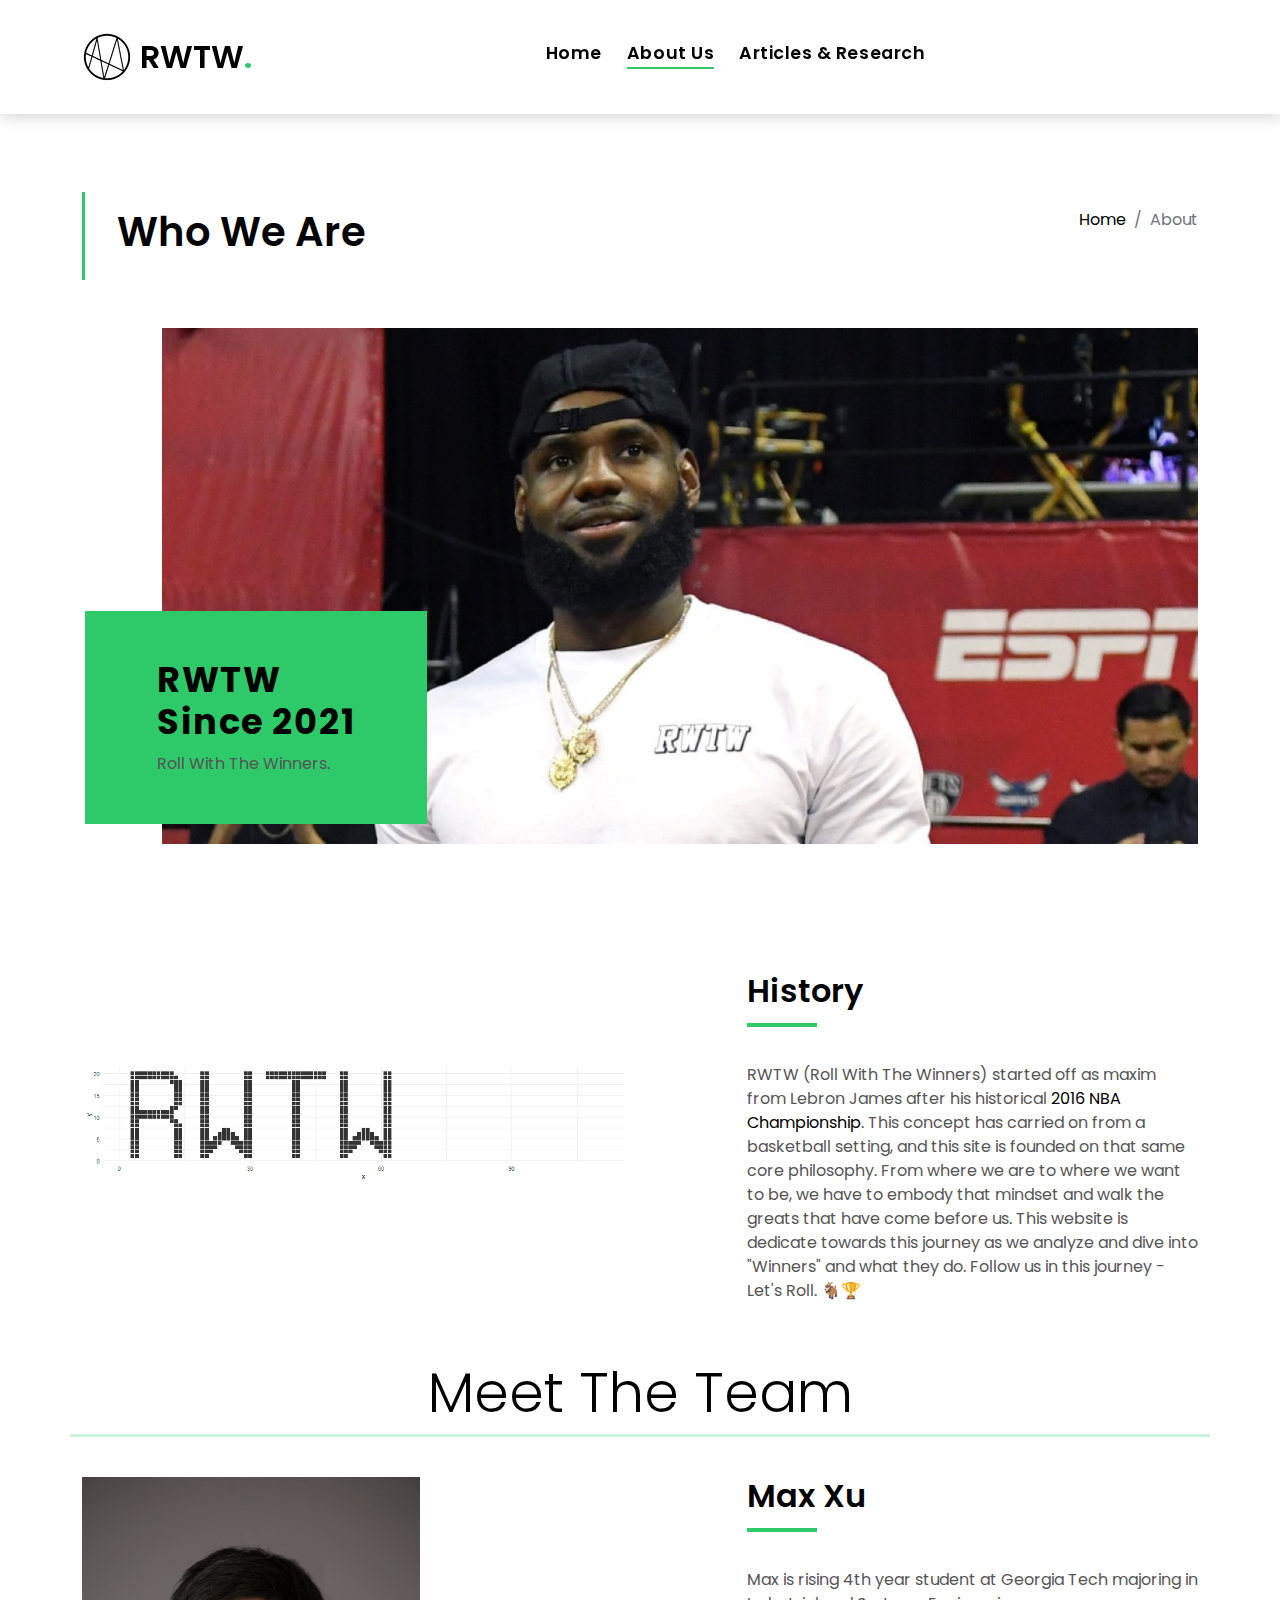
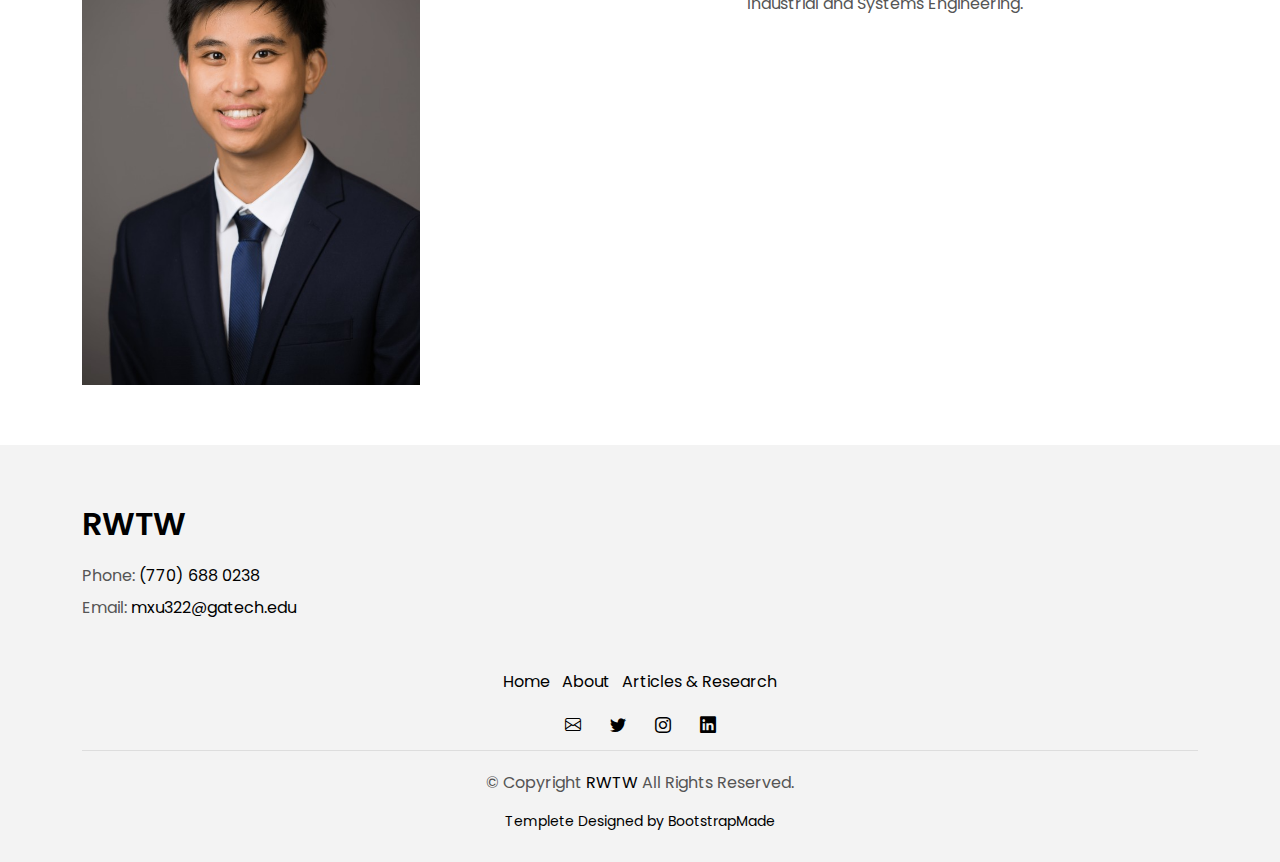
==== about.html @ 491748ec "First publish" ====
<!DOCTYPE html>
<html lang="en">

<head>
  <meta charset="utf-8">
  <meta content="width=device-width, initial-scale=1.0" name="viewport">

  <title>RWTW - About</title>
  <meta content="" name="description">
  <meta content="" name="keywords">

  <!-- Favicons -->
  <link href="images/logo5050.png" rel="icon">
  <link href="assets/img/apple-touch-icon.png" rel="apple-touch-icon">

  <!-- Google Fonts -->
  <link href="https://fonts.googleapis.com/css?family=Poppins:300,400,500,600,700" rel="stylesheet">

  <!-- Vendor CSS Files -->
  <link href="assets/vendor/animate.css/animate.min.css" rel="stylesheet">
  <link href="assets/vendor/bootstrap/css/bootstrap.min.css" rel="stylesheet">
  <link href="assets/vendor/bootstrap-icons/bootstrap-icons.css" rel="stylesheet">
  <link href="assets/vendor/swiper/swiper-bundle.min.css" rel="stylesheet">

  <!-- Template Main CSS File -->
  <link href="assets/css/style.css" rel="stylesheet">

  <!-- =======================================================
  * Template Name: EstateAgency - v4.0.1
  * Template URL: https://bootstrapmade.com/real-estate-agency-bootstrap-template/
  * Author: BootstrapMade.com
  * License: https://bootstrapmade.com/license/
  ======================================================== -->
</head>

<body>
 
 <!-- ======= Property Search Section ======= -->
  <!-- <div class="click-closed"></div> -->
<!--/ Form Search Star /-->
  <!-- <div class="box-collapse">
    <div class="title-box-d">
      <h3 class="title-d">Search Website</h3>
    </div>
    <span class="close-box-collapse right-boxed bi bi-x"></span>
    <div class="box-collapse-wrap form">
      <form class="form-a">
        <div class="row">
          <div class="col-md-12 mb-2">
            <div class="form-group">
              <label class="pb-2" for="Type">Keyword</label>
              <input type="text" class="form-control form-control-lg form-control-a" placeholder="Keyword">
            </div>
          </div>
          <div class="col-md-6 mb-2">
            <div class="form-group mt-3">
              <label class="pb-2" for="Type">Type</label>
              <select class="form-control form-select form-control-a" id="Type">
                <option>All Type</option>
                <option>For Rent</option>
                <option>For Sale</option>
                <option>Open House</option>
              </select>
            </div>
          </div>
          <div class="col-md-6 mb-2">
            <div class="form-group mt-3">
              <label class="pb-2" for="city">City</label>
              <select class="form-control form-select form-control-a" id="city">
                <option>All City</option>
                <option>Alabama</option>
                <option>Arizona</option>
                <option>California</option>
                <option>Colorado</option>
              </select>
            </div>
          </div>
          <div class="col-md-6 mb-2">
            <div class="form-group mt-3">
              <label class="pb-2" for="bedrooms">Bedrooms</label>
              <select class="form-control form-select form-control-a" id="bedrooms">
                <option>Any</option>
                <option>01</option>
                <option>02</option>
                <option>03</option>
              </select>
            </div>
          </div>
          <div class="col-md-6 mb-2">
            <div class="form-group mt-3">
              <label class="pb-2" for="garages">Garages</label>
              <select class="form-control form-select form-control-a" id="garages">
                <option>Any</option>
                <option>01</option>
                <option>02</option>
                <option>03</option>
                <option>04</option>
              </select>
            </div>
          </div>
          <div class="col-md-6 mb-2">
            <div class="form-group mt-3">
              <label class="pb-2" for="bathrooms">Bathrooms</label>
              <select class="form-control form-select form-control-a" id="bathrooms">
                <option>Any</option>
                <option>01</option>
                <option>02</option>
                <option>03</option>
              </select>
            </div>
          </div>
          <div class="col-md-6 mb-2">
            <div class="form-group mt-3">
              <label class="pb-2" for="price">Min Price</label>
              <select class="form-control form-select form-control-a" id="price">
                <option>Unlimite</option>
                <option>$50,000</option>
                <option>$100,000</option>
                <option>$150,000</option>
                <option>$200,000</option>
              </select>
            </div>
          </div>
          <div class="col-md-12">
            <button type="submit" class="btn btn-b">Search Property</button>
          </div>
        </div>
      </form>
    </div>
  </div> -->
  <!-- End Property Search Section> -->



  <!-- ======= Header/Navbar ======= -->
  <nav class="navbar navbar-default navbar-trans navbar-expand-lg fixed-top">
    <div class="container">
      <button class="navbar-toggler collapsed" type="button" data-bs-toggle="collapse" data-bs-target="#navbarDefault" aria-controls="navbarDefault" aria-expanded="false" aria-label="Toggle navigation">
        <span></span>
        <span></span>
        <span></span>
      </button>

      <img src="images/logo5050.png" alt="" class="img-a">

      <a class="navbar-brand text-brand" href="index.html">&nbsp;RWTW<span class="color-b">.</span></a>

      <div class="navbar-collapse collapse justify-content-center" id="navbarDefault">
        <ul class="navbar-nav">

          <li class="nav-item">
            <a class="nav-link" href="index.html">Home</a>
          </li>

          <li class="nav-item">
            <a class="nav-link active" href="index.html">About Us</a>
          </li>

          <!-- GETTING RID OF PROPERTY TAB -->

<!--           <li class="nav-item">
            <a class="nav-link " href="property-grid.html">Property</a>
          </li> -->

          <li class="nav-item">
            <a class="nav-link " href="blog-grid.html">Articles & Research</a> 
          </li>

<!--           <li class="nav-item dropdown">
            <a class="nav-link dropdown-toggle" href="#" id="navbarDropdown" role="button" data-bs-toggle="dropdown" aria-haspopup="true" aria-expanded="false">Pages</a>
            <div class="dropdown-menu">
              <a class="dropdown-item " href="property-single.html">Property Single</a>
              <a class="dropdown-item " href="blog-single.html">Blog Single</a>
              <a class="dropdown-item " href="agents-grid.html">Agents Grid</a>
              <a class="dropdown-item " href="agent-single.html">Agent Single</a>
            </div>
          </li>
 -->

<!--           <li class="nav-item">
            <a class="nav-link " href="contact.html">Contact</a>
          </li> -->


        </ul>
      </div>

<!--       <button type="button" class="btn btn-b-n navbar-toggle-box navbar-toggle-box-collapse" data-bs-toggle="collapse" data-bs-target="#navbarTogglerDemo01">
        <i class="bi bi-search"></i>
      </button> -->

    </div>
  </nav><!-- End Header/Navbar -->




  <main id="main">

    <!-- ======= Intro Single ======= -->
    <section class="intro-single">
      <div class="container">
        <div class="row">
          <div class="col-md-12 col-lg-8">
            <div class="title-single-box">
              <h1 class="title-single">Who We Are</h1>
            </div>
          </div>
          <div class="col-md-12 col-lg-4">
            <nav aria-label="breadcrumb" class="breadcrumb-box d-flex justify-content-lg-end">
              <ol class="breadcrumb">
                <li class="breadcrumb-item">
                  <a href="#">Home</a>
                </li>
                <li class="breadcrumb-item active" aria-current="page">
                  About
                </li>
              </ol>
            </nav>
          </div>
        </div>
      </div>
    </section><!-- End Intro Single-->

    <!-- ======= About Section ======= -->
    <section class="section-about">
      <div class="container">
        <div class="row">
          <div class="col-sm-12 position-relative">
            <div class="about-img-box">
              <img src="images/rwtwyup.jpg" alt="" class="img-fluid"> 
              <!-- originally assets/img/slide-about-1.jpg -->
            </div>
            <div class="sinse-box">
              <h3 class="sinse-title">RWTW
                <br>Since 2021
              </h3>
              <p>Roll With The Winners.</p>
            </div>
          </div>


          <div class="col-md-12 section-t8 position-relative">
            <div class="row">


              <div class="col-md-8 col-lg-6">
                <img src="images/rwtw.gif" alt="" class="img-fluid">
                <!-- <img src="images/rwtw.JPG" alt="" class="img-fluid"> -->

              </div>


              <div class="col-lg-1  d-none d-lg-block position-relative">
              </div>

              <div class="col-md-6 col-lg-5 section-md-t3">
                <div class="title-box-d">
                  <h3 class="title-d">History
                  </h3>
                </div>
                <p class="color-text-a">
                  RWTW (Roll With The Winners) started off as maxim from Lebron James after his historical <a href="https://www.instagram.com/p/BG5Byk7iTGF/?utm_source=ig_embed&amp;ig_rid=48351b9b-9c81-41e8-ba27-5ba7859bb919" target="_blank">2016 NBA Championship</a>. This concept has carried on from a basketball setting, and this site is founded on that same core philosophy. From where we are to where we want to be, we have to embody that mindset and walk the greats that have come before us. This website is dedicate towards this journey as we analyze and dive into "Winners" and what they do. Follow us in this journey - Let's Roll. 🐐🏆


                </p>
              </div>


            </div>
          </div>


          <div style="height:40px;"></div> <!-- Spacer -->

          <div class="d-flex justify-content-center">
            <h1 class="display-4">Meet The Team</h1>
          </div>


          <hr style="height:3px; width:100%; background-color: #2eca6a">

          <div class="mt-4">
          <div class="col-md-12 position-relative">
            <div class="row">
              <div class="col-md-6 col-lg-5">
                <img src="images/Headshot.png" width="75%" alt="" class="img-fluid">
              </div>


              <div class="col-lg-2  d-none d-lg-block position-relative">

                <!-- THIS ADDS THE VERTICAL TEXT WHICH I DONT WANT -->
                <!-- <div class="title-vertical d-flex justify-content-start">
                  <span>The Team</span>
                </div> -->
              </div>

              <div class="col-md-6 col-lg-5 section-md-t3">
                <div class="title-box-d">
                  <h3 class="title-d">Max
                    <span class="color-a">Xu</span> <!-- lectus -->
                    <!-- <br> nibh. -->
                  </h3>
                </div>
                <p class="color-text-a">
                  Max is rising 4th year student at Georgia Tech majoring in Industrial and Systems Engineering. 
                </p>
                <p class="color-text-a">
                   
                </p>
              </div>
            </div>
          </div>
        </div>




 




      </div>
    </section>

    <!-- =======Team Section ======= -->
                              <!--     <section class="section-agents section-t8">
                                    <div class="container">
                                      <div class="row">
                                        <div class="col-md-12">
                                          <div class="title-wrap d-flex justify-content-between">
                                            <div class="title-box">
                                              <h2 class="title-a">Meet The Team</h2>
                                            </div>
                                          </div>
                                        </div>
                                      </div>
                                      <div class="row">

                                        <div class="col-md-4">
                                          <div class="card-box-d">
                                            <div class="card-img-d">
                                              <img src="images/head.jpg" alt="" class="img-d img-fluid">
                                            </div>
                                            
                                            <div class="card-overlay card-overlay-hover"> <--- SHOWS THE LAYER WHEN HOVERED OVER
                                              <div class="card-header-d">



                                                <div class="card-title-d align-self-center">
                                                  <h3 class="title-d">


                                                    <a href="agent-single.html" class="link-two">Max Xu
                                                  </h3>
                                                </div> 
                                              </div>


                                              <div class="card-body-d">
                                                <p class="content-d color-text-a">
                                                  Max is a 3rd year at Georgia Tech studying Industrial & Systems Engineering
                                                </p>
                                                <div class="info-agents color-a">
                                                  <p>
                                                    <strong>Phone: </strong> 770 688 0238
                                                  </p>
                                                  <p>
                                                    <strong>Email: </strong> mxu322@gatech.edu
                                                  </p>
                                                </div>
                                              </div> 


                                              <div class="card-footer-d">
                                                <div class="socials-footer d-flex justify-content-center">
                                                  <ul class="list-inline"> -->

<!--                                       FACEBOOK LINK
                      <li class="list-inline-item">
                        <a href="#" class="link-one">
                          <i class="bi bi-facebook" aria-hidden="true"></i>
                        </a>
                      </li>

                      <li class = "list-inline-item">
                        <a href = "mailto: mxu322@gatech.edu" class = "link-one" target = "_blank">
                          <i class = "bi bi-envelope" aria-hidden = "true"></i>
                        </a>
                      </li>

                      <li class="list-inline-item">
                        <a href="https://www.twitter.com/xuragonl" class="link-one" target="_blank">
                          <i class="bi bi-twitter" aria-hidden="true"></i>
                        </a>
                      </li>

                      <li class="list-inline-item">
                        <a href="https://www.instagram.com/maxjjxu/" class="link-one" target="_blank">
                          <i class="bi bi-instagram" aria-hidden="true"></i>
                        </a>
                      </li>

                      <li class="list-inline-item">
                        <a href="https://www.linkedin.com/in/max-xu" class="link-one" target="_blank">
                          <i class="bi bi-linkedin" aria-hidden="true"></i>
                        </a>
                      </li>
                    </ul>
                  </div>
                </div>


              </div>
            </div>
          </div> -->


            <!-- 2nd person -->

                                                  <!--           <div class="col-md-4">
                                                              <div class="card-box-d">
                                                                <div class="card-img-d">
                                                                  <img src="images/kobe.jpg" alt="" class="img-d img-fluid">
                                                                </div>
                                                                <div class="card-overlay card-overlay-hover">
                                                                  <div class="card-header-d">
                                                                    <div class="card-title-d align-self-center">
                                                                      <h3 class="title-d">

                                                                        <a href="agent-single.html" class="link-two">Kobe Bryant
                                                                      </h3>
                                                                    </div>
                                                                  </div>
                                                                  <div class="card-body-d">
                                                                    <p class="content-d color-text-a">
                                                                      Sed porttitor lectus nibh, Cras ultricies ligula sed magna dictum porta two.
                                                                    </p>
                                                                    <div class="info-agents color-a">
                                                                      <p>
                                                                        <strong>Phone: </strong> +54 356 945234
                                                                      </p>
                                                                      <p>
                                                                        <strong>Email: </strong> agents@example.com
                                                                      </p>
                                                                    </div>
                                                                  </div>
                                                                  <div class="card-footer-d">
                                                                    <div class="socials-footer d-flex justify-content-center">
                                                                      <ul class="list-inline">


                                                                        <li class="list-inline-item">
                                                                          <a href="#" class="link-one">
                                                                            <i class="bi bi-twitter" aria-hidden="true"></i>
                                                                          </a>
                                                                        </li>

                                                                        <li class="list-inline-item">
                                                                          <a href="#" class="link-one">
                                                                            <i class="bi bi-instagram" aria-hidden="true"></i>
                                                                          </a>
                                                                        </li>

                                                                        <li class="list-inline-item">
                                                                          <a href="#" class="link-one">
                                                                            <i class="bi bi-linkedin" aria-hidden="true"></i>
                                                                          </a>
                                                                        </li>

                                                                        <li class="list-inline-item">
                                                                          <a href="#" class="link-one">
                                                                            <i class="bi bi-dribbble" aria-hidden="true"></i>
                                                                          </a>
                                                                        </li>

                                                                      </ul>
                                                                    </div>
                                                                  </div>
                                                                </div>
                                                              </div>
                                                            </div> -->

            <!-- 3rd person -->


<!--           <div class="col-md-4">
            <div class="card-box-d">
              <div class="card-img-d">
                <img src="assets/img/agent-5.jpg" alt="" class="img-d img-fluid">
              </div>
              <div class="card-overlay card-overlay-hover">
                <div class="card-header-d">
                  <div class="card-title-d align-self-center">
                    <h3 class="title-d">
                      <a href="agent-single.html" class="link-two">Emma Toledo
                        <br> Cascada</a>
                    </h3>
                  </div>
                </div>
                <div class="card-body-d">
                  <p class="content-d color-text-a">
                    Sed porttitor lectus nibh, Cras ultricies ligula sed magna dictum porta two.
                  </p>
                  <div class="info-agents color-a">
                    <p>
                      <strong>Phone: </strong> +54 356 945234
                    </p>
                    <p>
                      <strong>Email: </strong> agents@example.com
                    </p>
                  </div>
                </div>
                <div class="card-footer-d">
                  <div class="socials-footer d-flex justify-content-center">
                    <ul class="list-inline">
                      <li class="list-inline-item">
                        <a href="#" class="link-one">
                          <i class="bi bi-facebook" aria-hidden="true"></i>
                        </a>
                      </li>
                      <li class="list-inline-item">
                        <a href="#" class="link-one">
                          <i class="bi bi-twitter" aria-hidden="true"></i>
                        </a>
                      </li>
                      <li class="list-inline-item">
                        <a href="#" class="link-one">
                          <i class="bi bi-instagram" aria-hidden="true"></i>
                        </a>
                      </li>
                      <li class="list-inline-item">
                        <a href="#" class="link-one">
                          <i class="bi bi-linkedin" aria-hidden="true"></i>
                        </a>
                      </li>
                      <li class="list-inline-item">
                        <a href="#" class="link-one">
                          <i class="bi bi-dribbble" aria-hidden="true"></i>
                        </a>
                      </li>
                    </ul>
                  </div>
                </div>
              </div>
            </div>
          </div>
        </div>
      </div>
    </section> -->

    <!-- End About Section-->

                                                    <!-- TAKEN FROM THE CONTACT SECTION -->

<!-- <section class="contact">
      <div class="container">
        <div class="row">
          <div class="col-sm-12">

          </div>
          <div class="col-sm-12 section-t8">
            <div class="row">
              <div class="col-md-7">
                <form action="forms/contact.php" method="post" role="form" class="php-email-form">
                  <div class="row">
                    <div class="col-md-6 mb-3">
                      <div class="form-group">
                        <input type="text" name="name" class="form-control form-control-lg form-control-a" placeholder="Your Name" required>
                      </div>
                    </div>
                    <div class="col-md-6 mb-3">
                      <div class="form-group">
                        <input name="email" type="email" class="form-control form-control-lg form-control-a" placeholder="Your Email" required>
                      </div>
                    </div>
                    <div class="col-md-12 mb-3">
                      <div class="form-group">
                        <input type="text" name="subject" class="form-control form-control-lg form-control-a" placeholder="Subject" required>
                      </div>
                    </div>
                    <div class="col-md-12">
                      <div class="form-group">
                        <textarea name="message" class="form-control" name="message" cols="45" rows="8" placeholder="Message" required></textarea>
                      </div>
                    </div>
                    <div class="col-md-12 my-3">
                      <div class="mb-3">
                        <div class="loading">Loading</div>
                        <div class="error-message"></div>
                        <div class="sent-message">Your message has been sent. Thank you!</div>
                      </div>
                    </div>

                    <div class="col-md-12 text-center">
                      <button type="submit" class="btn btn-a">Send Message</button>
                    </div>
                  </div>
                </form>
              </div>
              <div class="col-md-5 section-md-t3">
                <div class="icon-box section-b2">
                  <div class="icon-box-icon">
                    <span class="bi bi-envelope"></span>
                  </div>
                  <div class="icon-box-content table-cell">
                    <div class="icon-box-title">
                      <h4 class="icon-title">Say Hello</h4>
                    </div>
                    <div class="icon-box-content">
                      <p class="mb-1"><strong>Email:</strong>
                        <span class="color-a">mxu322@gatech.edu</span>
                      </p>
                      <p class="mb-1"><strong>Phone:</strong>
                        <span class="color-a">770 688 0238</span>
                      </p>
                    </div>
                  </div>
                </div>
                <div class="icon-box section-b2">
                  <div class="icon-box-icon">
                    <span class="bi bi-geo-alt"></span>
                  </div>
                  <div class="icon-box-content table-cell">
                    <div class="icon-box-title">
                      <h4 class="icon-title">Find us at</h4>
                    </div>
                    <div class="icon-box-content">
                      <p class="mb-1">
                        North Ave NW, Atlanta, GA 30332
                      </p>
                    </div>
                  </div>
                </div>
                <div class="icon-box">
                  <div class="icon-box-icon">
                    <span class="bi bi-share"></span>
                  </div>
                  <div class="icon-box-content table-cell">
                    <div class="icon-box-title">
                      <h4 class="icon-title">Social networks</h4>
                    </div>
                    <div class="icon-box-content">
                      <div class="socials-footer">
                        <ul class="list-inline">
                          <li class="list-inline-item">
                            <a href="#" class="link-one">
                              <i class="bi bi-facebook" aria-hidden="true"></i>
                            </a>
                          </li>
                          <li class="list-inline-item">
                            <a href="#" class="link-one">
                              <i class="bi bi-twitter" aria-hidden="true"></i>
                            </a>
                          </li>
                          <li class="list-inline-item">
                            <a href="#" class="link-one">
                              <i class="bi bi-instagram" aria-hidden="true"></i>
                            </a>
                          </li>
                          <li class="list-inline-item">
                            <a href="#" class="link-one">
                              <i class="bi bi-linkedin" aria-hidden="true"></i>
                            </a>
                          </li>
                        </ul>
                      </div>
                    </div>
                  </div>
                </div>
              </div>
            </div>
          </div>
        </div>
      </div>
    </section> -->

                                                          <!-- End Contact Single-->


  </main><!-- End #main -->

  <!-- ======= Footer ======= -->
  <section class="section-footer">
    <div class="container">
      <div class="row">
        <div class="col-sm-12 col-md-4">
          <div class="widget-a">
            <div class="w-header-a">
              <h3 class="w-title-a text-brand">RWTW</h3>
            </div>
            <div class="w-body-a">
              <p class="w-text-a color-text-a">
<!--                 Enim minim veniam quis nostrud exercitation ullamco laboris nisi ut aliquip exea commodo consequat duis
                sed aute irure. -->
              </p>
            </div>
            <div class="w-footer-a">
              <ul class="list-unstyled">
                <li class="color-a">
                  <span class="color-text-a">Phone: </span>(770) 688 0238
                </li>
                <li class="color-a">
                  <span class="color-text-a">Email: </span> mxu322@gatech.edu
                </li>
              </ul>
            </div>
          </div>
        </div>


<!--         <div class="col-sm-12 col-md-4 section-md-t3">
          <div class="widget-a">
            <div class="w-header-a">
              <h3 class="w-title-a text-brand">The Company</h3>
            </div>
            <div class="w-body-a">
              <div class="w-body-a">
                <ul class="list-unstyled">
                  <li class="item-list-a">
                    <i class="bi bi-chevron-right"></i> <a href="#">Site Map</a>
                  </li>
                  <li class="item-list-a">
                    <i class="bi bi-chevron-right"></i> <a href="#">Legal</a>
                  </li>
                  <li class="item-list-a">
                    <i class="bi bi-chevron-right"></i> <a href="#">Agent Admin</a>
                  </li>
                  <li class="item-list-a">
                    <i class="bi bi-chevron-right"></i> <a href="#">Careers</a>
                  </li>
                  <li class="item-list-a">
                    <i class="bi bi-chevron-right"></i> <a href="#">Affiliate</a>
                  </li>
                  <li class="item-list-a">
                    <i class="bi bi-chevron-right"></i> <a href="#">Privacy Policy</a>
                  </li>
                </ul>
              </div>
            </div>
          </div>
        </div> -->




<!--         <div class="col-sm-12 col-md-4 section-md-t3">
          <div class="widget-a">
            <div class="w-header-a">
              <h3 class="w-title-a text-brand">International sites</h3>
            </div>
            <div class="w-body-a">
              <ul class="list-unstyled">
                <li class="item-list-a">
                  <i class="bi bi-chevron-right"></i> <a href="#">Venezuela</a>
                </li>
                <li class="item-list-a">
                  <i class="bi bi-chevron-right"></i> <a href="#">China</a>
                </li>
                <li class="item-list-a">
                  <i class="bi bi-chevron-right"></i> <a href="#">Hong Kong</a>
                </li>
                <li class="item-list-a">
                  <i class="bi bi-chevron-right"></i> <a href="#">Argentina</a>
                </li>
                <li class="item-list-a">
                  <i class="bi bi-chevron-right"></i> <a href="#">Singapore</a>
                </li>
                <li class="item-list-a">
                  <i class="bi bi-chevron-right"></i> <a href="#">Philippines</a>
                </li>
              </ul>
            </div>
          </div>
        </div> -->
      </div>
    </div>
  </section>


  <footer>

    <div class="container">
      <div class="row">
        <div class="col-md-12">
          <nav class="nav-footer">
            <ul class="list-inline">

              <li class="list-inline-item">
                <a href="file:///C:/Max/Website/RWTW/index.html">Home</a>
              </li>

              <li class="list-inline-item">
                <a href="file:///C:/Max/Website/RWTW/about.html">About</a>
              </li>

              <li class="list-inline-item">
                <a href="file:///C:/Max/Website/RWTW/blog-grid.html">Articles & Research</a>
              </li>

<!--               <li class="list-inline-item">
                <a href="file:///C:/Max/Website/RWTW/blog-grid.html">Blog</a>
              </li> -->

<!--               <li class="list-inline-item">
                <a href="#">Contact</a>
              </li> -->

            </ul>
          </nav>



          <div class="socials-a">
            <ul class="list-inline">

              <li class = "list-inline-item">
                <a href = "mailto: mxu322@gatech.edu" class = "link-one" target = "_blank">
                  <i class = "bi bi-envelope" aria-hidden = "true"></i>
                </a>
              </li>


              <li class="list-inline-item">
                <a href="https://www.twitter.com/xuragonl" class="link-one" target="_blank">
                  <i class="bi bi-twitter" aria-hidden="true"></i>
                </a>
              </li>

              <li class="list-inline-item">
                <a href="https://www.instagram.com/maxjjxu/" class="link-one" target="_blank">
                  <i class="bi bi-instagram" aria-hidden="true"></i>
                </a>
              </li>

              <li class="list-inline-item">
                <a href="https://www.linkedin.com/in/max-xu" class="link-one" target="_blank">
                  <i class="bi bi-linkedin" aria-hidden="true"></i>

            </ul>
          </div>



          <div class="copyright-footer">
            <p class="copyright color-text-a">
              &copy; Copyright
              <span class="color-a">RWTW</span> All Rights Reserved.
            </p>
          </div>
          <div class="credits">
            <!--
            All the links in the footer should remain intact.
            You can delete the links only if you purchased the pro version.
            Licensing information: https://bootstrapmade.com/license/
            Purchase the pro version with working PHP/AJAX contact form: https://bootstrapmade.com/buy/?theme=EstateAgency
          -->
            Templete Designed by <a href="https://bootstrapmade.com/">BootstrapMade</a>
          </div>
        </div>
      </div>
    </div>
  </footer>
  <!-- End  Footer -->




  <div id="preloader"></div>
  <a href="#" class="back-to-top d-flex align-items-center justify-content-center"><i class="bi bi-arrow-up-short"></i></a>

  <!-- Vendor JS Files -->
  <script src="assets/vendor/bootstrap/js/bootstrap.bundle.min.js"></script>
  <script src="assets/vendor/php-email-form/validate.js"></script>
  <script src="assets/vendor/swiper/swiper-bundle.min.js"></script>

  <!-- Template Main JS File -->
  <script src="assets/js/main.js"></script>

</body>

</html>
---- assets/css/style.css ----
/**
* Template Name: EstateAgency - v4.0.1
* Template URL: https://bootstrapmade.com/real-estate-agency-bootstrap-template/
* Author: BootstrapMade.com
* License: https://bootstrapmade.com/license/
*/

/*--------------------------------------------------------------
# General
--------------------------------------------------------------*/
body {
  font-family: 'Poppins', sans-serif;
  color: #555555;
}

h1,
h2,
h3,
h4,
h5,
h6 {
  color: #000000;
}

a {
  color: #000000;
  text-decoration: none;
  transition: all .5s ease;
}

a:hover {
  color: #2eca6a;
  text-decoration: none;
}

.link-two {
  color: #000000;
  transition: all .5s ease;
}

.link-two:hover {
  text-decoration: underline;
  color: #000000;
}

.link-one {
  color: #000000;
  transition: all .5s ease;
}

.link-one:hover {
  color: #000000;
  text-decoration: none;
}

.link-icon {
  color: #000000;
  font-weight: 500;
}

.link-icon span {
  font-size: 14px;
  padding-left: 4px;
  vertical-align: middle;
}

.link-a {
  text-decoration: none;
  color: #ffffff;
  text-decoration: none;
}

@media (min-width: 768px) {
  .link-a {
    font-size: .9rem;
  }
}

@media (min-width: 992px) {
  .link-a {
    font-size: 1rem;
  }
}

.link-a:hover {
  color: #ffffff;
  text-decoration: none;
}

.link-a span {
  font-size: 18px;
  vertical-align: middle;
  margin-left: 5px;
}

@media (min-width: 768px) {
  .link-a span {
    font-size: 1.5rem;
  }
}

@media (min-width: 992px) {
  .link-a span {
    font-size: 18px;
  }
}

.text-brand {
  color: #000000;
  font-size: 2rem;
  font-weight: 600;
}

@media (max-width: 767px) {
  .text-brand {
    font-size: 1.8rem;
  }
}

.color-a {
  text-decoration: none;
  color: #000000;
}

.color-b {
  color: #2eca6a;
}

.color-d {
  color: #adadad;
}

.color-text-a {
  text-decoration: none;
  color: #555555;
}

.no-margin {
  margin: 0;
}

/*------/ Nav Pills  /------*/
.nav-pills-a {
  text-decoration: none;
}

.nav-pills-a.nav-pills .nav-link {
  color: #000000;
  position: relative;
  font-weight: 600;
}

.nav-pills-a.nav-pills .nav-link.active {
  background-color: transparent;
}

.nav-pills-a.nav-pills .nav-link.active:after {
  content: '';
  position: absolute;
  left: 0;
  bottom: -1px;
  width: 100%;
  height: 2px;
  background-color: #2eca6a;
  z-index: 2;
}

/*------/ Bg Image /------*/
.bg-image {
  background-repeat: no-repeat;
  background-attachment: fixed;
  background-size: cover;
  background-position: center center;
}

/*------/ List a /------*/
.list-a {
  text-decoration: none;
  display: inline-block;
  line-height: 2;
  padding: 0;
  list-style: none;
}

.list-a li {
  position: relative;
  width: 50%;
  float: left;
  padding-left: 25px;
  padding-right: 5px;
}

@media (min-width: 992px) {
  .list-a li {
    width: 33.333%;
  }
}

.list-a li:before {
  content: '';
  width: 10px;
  height: 2px;
  position: absolute;
  background-color: #313131;
  top: 15px;
  left: 0;
}

/*------/ Pagination-a /------*/
.pagination-a {
  text-decoration: none;
}

.pagination-a .pagination .page-link {
  margin: 0 .2rem;
  border-color: transparent;
  padding: .5rem .8rem;
  color: #000000;
}

.pagination-a .pagination .page-link:hover, .pagination-a .pagination .page-link:active, .pagination-a .pagination .page-link:focus {
  background-color: #2eca6a;
}

.pagination-a .pagination .page-link span {
  font-size: 1.2rem;
}

.pagination-a .pagination .next .page-link {
  padding: .4rem .9rem;
}

.pagination-a .pagination .page-item:last-child .page-link {
  border-top-right-radius: 0;
  border-bottom-right-radius: 0;
}

.pagination-a .pagination .page-item:first-child .page-link {
  border-top-left-radius: 0;
  border-bottom-left-radius: 0;
}

.pagination-a .pagination .page-item.disabled .page-link {
  padding: .4rem .9rem;
  color: #555555;
}

.pagination-a .pagination .page-item.active .page-link {
  background-color: #2eca6a;
}

.a {
  text-decoration: none;
  color: #2eca6a;
  font-size: 1.3rem;
}

/*------/ Icon Box /------*/
.icon-box .icon-box-icon {
  display: table-cell;
  vertical-align: top;
  font-size: 36px;
  color: #000000;
  width: 50px;
  padding-top: 8px;
}

.icon-box .icon-box-content {
  padding-top: 18px;
}

/*------/ Space Padding /------*/
.section-t8 {
  padding-top: 8rem;
}

@media (max-width: 767px) {
  .section-t8 {
    padding-top: 4rem;
  }
}

.section-t4 {
  padding-top: 4rem;
}

@media (max-width: 767px) {
  .section-t4 {
    padding-top: 2rem;
  }
}

.section-t3 {
  padding-top: 3rem;
}

@media (max-width: 767px) {
  .section-md-t3 {
    padding-top: 3rem;
  }
}

.section-b2 {
  padding-bottom: 2rem;
}

.section-tb85 {
  padding: 8rem 0 5rem 0;
}

@media (max-width: 767px) {
  .section-tb85 {
    padding: 4rem 0 2.5rem 0;
  }
}

/*------/ Title /------*/
.title-wrap {
  padding-bottom: 4rem;
}

.title-a {
  text-decoration: none;
  font-size: 2.6rem;
  font-weight: 600;
}

.title-link {
  font-size: 1.2rem;
  font-weight: 300;
  padding-top: 1.2rem;
}

.title-link a {
  text-decoration: none;
  color: #313131;
}

.title-link span {
  font-size: 20px;
  padding-left: 4px;
  vertical-align: middle;
}

.title-box-d {
  padding-bottom: 1.8rem;
  margin-bottom: 1rem;
  position: relative;
}

.title-box-d .title-d {
  font-weight: 600;
  font-size: 2rem;
}

.title-box-d .title-d:after {
  content: '';
  position: absolute;
  width: 70px;
  height: 4px;
  background-color: #2eca6a;
  bottom: 20px;
  left: 0;
}

/*------/ Display Table & Table Cell /------*/
.display-table {
  width: 100%;
  height: 100%;
  display: table;
}

.table-cell {
  display: table-cell;
  vertical-align: middle;
}

/*------/ Ul Resect /------*/
.ul-resect ul, .list-a ul, .box-comments ul {
  list-style: none;
  padding-left: 0;
  margin-bottom: 0;
}

/*------/ Overlay /------*/
.overlay-a {
  text-decoration: none;
  background: linear-gradient(to bottom, rgba(0, 0, 0, 0) 0%, rgba(0, 0, 0, 0.2) 27%, rgba(0, 0, 0, 0.65) 90%);
}

.overlay {
  position: absolute;
  top: 0;
  left: 0px;
  padding: 0;
  height: 100%;
  width: 100%;
}

.carousel-pagination {
  margin-top: 10px;
  text-align: center;
}

.carousel-pagination .swiper-pagination-bullet {
  width: 18px;
  height: 10px;
  background-color: #555;
  margin: 0 4px;
  border-radius: 0;
  opacity: 1;
  transition: 0.5s;
}

.carousel-pagination .swiper-pagination-bullet-active {
  background-color: #2eca6a;
  width: 36px;
}

.nav-arrow-a {
  text-decoration: none;
}

.nav-arrow-a .owl-arrow .owl-nav {
  font-size: 1.8rem;
  margin-top: -110px;
}

.nav-arrow-a .owl-arrow .owl-nav .owl-next {
  margin-left: 15px;
}

.nav-arrow-b .owl-arrow .owl-nav {
  position: absolute;
  top: 0;
  right: 0;
  font-size: 1.2rem;
}

.nav-arrow-b .owl-arrow .owl-nav .owl-prev,
.nav-arrow-b .owl-arrow .owl-nav .owl-next {
  padding: .7rem 1.5rem !important;
  display: inline-block;
  transition: all 0.6s ease-in-out;
  color: #ffffff;
  background-color: #2eca6a;
  opacity: .9;
}

.nav-arrow-b .owl-arrow .owl-nav .owl-prev.disabled,
.nav-arrow-b .owl-arrow .owl-nav .owl-next.disabled {
  transition: all 0.6s ease-in-out;
  color: #ffffff;
}

.nav-arrow-b .owl-arrow .owl-nav .owl-prev:hover,
.nav-arrow-b .owl-arrow .owl-nav .owl-next:hover {
  background-color: #26a356;
}

.nav-arrow-b .owl-arrow .owl-nav .owl-next {
  margin-left: 0px;
}

/*------/ Socials /------*/
.socials-a {
  text-decoration: none;
}

.socials-a .list-inline-item:not(:last-child) {
  margin-right: 25px;
}

/*--------------------------------------------------------------
# Back to top button
--------------------------------------------------------------*/
.back-to-top {
  position: fixed;
  visibility: hidden;
  opacity: 0;
  right: 15px;
  bottom: 15px;
  z-index: 996;
  background: #2eca6a;
  width: 40px;
  height: 40px;
  border-radius: 50px;
  transition: all 0.4s;
}

.back-to-top i {
  font-size: 28px;
  color: #fff;
  line-height: 0;
}

.back-to-top:hover {
  background: #4bd680;
  color: #fff;
}

.back-to-top.active {
  visibility: visible;
  opacity: 1;
}

/* Prelaoder */
#preloader {
  position: fixed;
  top: 0;
  left: 0;
  right: 0;
  bottom: 0;
  z-index: 9999;
  overflow: hidden;
  background: #fff;
}

#preloader:before {
  content: "";
  position: fixed;
  top: calc(50% - 30px);
  left: calc(50% - 30px);
  border: 6px solid #f2f2f2;
  border-top: 6px solid #2eca6a;
  border-radius: 50%;
  width: 60px;
  height: 60px;
  -webkit-animation: animate-preloader 1s linear infinite;
  animation: animate-preloader 1s linear infinite;
}

@-webkit-keyframes animate-preloader {
  0% {
    transform: rotate(0deg);
  }
  100% {
    transform: rotate(360deg);
  }
}

@keyframes animate-preloader {
  0% {
    transform: rotate(0deg);
  }
  100% {
    transform: rotate(360deg);
  }
}

/*======================================
//--//-->   BUTTON
======================================*/
.btn {
  transition: .5s ease;
}

.btn.btn-a, .btn.btn-b {
  border-radius: 0;
  padding: 1rem 3rem;
  letter-spacing: .05rem;
}

.btn.btn-a {
  text-decoration: none;
  background-color: #000000;
  color: #ffffff;
}

.btn.btn-a:hover {
  background-color: #2eca6a;
  color: #000000;
}

.btn.btn-b {
  background-color: #2eca6a;
  color: #000000;
}

.btn.btn-b:hover {
  background-color: #000000;
  color: #ffffff;
}

.btn.btn-b-n {
  background-color: #2eca6a;
  color: #ffffff;
  border-radius: 0;
}

.btn.btn-b-n:hover {
  background-color: #26a356;
  color: #ffffff;
}

.navbar-toggle-box {
  display: inline-flex;
  align-items: center;
  justify-content: center;
  line-height: 0;
  padding: 10px;
}

.navbar-toggle-box i {
  line-height: 0;
}

/*--------------------------------------------------------------
# Navbar
--------------------------------------------------------------*/
.navbar-default {
  transition: all .5s ease-in-out;
  background-color: #ffffff;
  padding-top: 28px;
  padding-bottom: 28px;
  -webkit-backface-visibility: hidden;
  backface-visibility: hidden;
  box-shadow: 1px 2px 15px rgba(100, 100, 100, 0.3);
}

.navbar-default .nav-search {
  color: #000000;
  font-size: 1.5rem;
}

.navbar-default.navbar-reduce {
  box-shadow: 1px 2px 15px rgba(100, 100, 100, 0.3);
}

.navbar-default.navbar-trans, .navbar-default.navbar-reduce {
  -webkit-backface-visibility: hidden;
  backface-visibility: hidden;
}

.navbar-default.navbar-trans .nav-item, .navbar-default.navbar-reduce .nav-item {
  position: relative;
  padding-right: 10px;
  padding-bottom: 8px;
  margin-left: 0;
}

@media (min-width: 768px) {
  .navbar-default.navbar-trans .nav-item, .navbar-default.navbar-reduce .nav-item {
    margin-left: 15px;
  }
}

.navbar-default.navbar-trans .nav-link, .navbar-default.navbar-reduce .nav-link {
  font-size: 1.1rem;
  color: #000000;
  font-weight: 600;
  letter-spacing: 0.030em;
  transition: all 0.1s ease-in-out;
  position: relative;
  padding-left: 0;
  padding-right: 0;
}

.navbar-default.navbar-trans .nav-link:before, .navbar-default.navbar-reduce .nav-link:before {
  content: '';
  position: absolute;
  bottom: 5px;
  left: 0;
  width: 100%;
  height: 2px;
  z-index: 0;
  background-color: #2eca6a;
  transform: scaleX(0);
  transform-origin: right;
  transition: transform .2s ease-out, opacity .2s ease-out 0.3s;
}

.navbar-default.navbar-trans .nav-link:hover, .navbar-default.navbar-reduce .nav-link:hover {
  color: #000000;
}

.navbar-default.navbar-trans .nav-link:hover:before, .navbar-default.navbar-reduce .nav-link:hover:before {
  transform: scaleX(1);
  transform-origin: left;
}

.navbar-default.navbar-trans .show > .nav-link:before,
.navbar-default.navbar-trans .active > .nav-link:before,
.navbar-default.navbar-trans .nav-link.show:before,
.navbar-default.navbar-trans .nav-link.active:before, .navbar-default.navbar-reduce .show > .nav-link:before,
.navbar-default.navbar-reduce .active > .nav-link:before,
.navbar-default.navbar-reduce .nav-link.show:before,
.navbar-default.navbar-reduce .nav-link.active:before {
  transform: scaleX(1);
}

.navbar-default.navbar-trans .nav-link:before {
  background-color: #2eca6a;
}

.navbar-default.navbar-trans .nav-link:hover {
  color: #000000;
}

.navbar-default.navbar-trans .show > .nav-link,
.navbar-default.navbar-trans .active > .nav-link,
.navbar-default.navbar-trans .nav-link.show,
.navbar-default.navbar-trans .nav-link.active {
  color: #000000;
}

.navbar-default.navbar-reduce {
  transition: all .5s ease-in-out;
  padding-top: 19px;
  padding-bottom: 19px;
}

.navbar-default.navbar-reduce .nav-link {
  color: #000000;
}

.navbar-default.navbar-reduce .nav-link:before {
  background-color: #2eca6a;
}

.navbar-default.navbar-reduce .nav-link:hover {
  color: #000000;
}

.navbar-default.navbar-reduce .show > .nav-link,
.navbar-default.navbar-reduce .active > .nav-link,
.navbar-default.navbar-reduce .nav-link.show,
.navbar-default.navbar-reduce .nav-link.active {
  color: #000000;
}

.navbar-default.navbar-reduce .navbar-brand {
  color: #000000;
}

.navbar-default .dropdown .dropdown-menu {
  border-top: 0;
  border-left: 4px solid #2eca6a;
  border-right: 0;
  border-bottom: 0;
  transform: translate3d(0px, 40px, 0px);
  opacity: 0;
  filter: alpha(opacity=0);
  visibility: hidden;
  transition: all 0.5s cubic-bezier(0.3, 0.65, 0.355, 1) 0s, opacity 0.31s ease 0s, height 0s linear 0.36s;
  margin: 0;
  border-radius: 0;
  padding: 12px 0;
}

@media (min-width: 768px) {
  .navbar-default .dropdown .dropdown-menu {
    border-top: 4px solid #2eca6a;
    border-left: 0;
    display: block;
    position: absolute;
    box-shadow: 0 2px rgba(17, 16, 15, 0.1), 0 2px 10px rgba(20, 19, 18, 0.1);
  }
}

.navbar-default .dropdown .dropdown-menu .dropdown-item {
  padding: 12px 18px;
  transition: all 500ms ease;
  font-weight: 600;
  min-width: 220px;
}

.navbar-default .dropdown .dropdown-menu .dropdown-item:hover {
  background-color: #ffffff;
  color: #2eca6a;
  transition: all 500ms ease;
}

.navbar-default .dropdown .dropdown-menu .dropdown-item.active {
  background-color: #ffffff;
  color: #2eca6a;
}

.navbar-default .dropdown:hover .dropdown-menu {
  transform: translate3d(0px, 0px, 0px);
  visibility: visible;
  opacity: 1;
  filter: alpha(opacity=1);
}

/*------/ Hamburger Navbar /------*/
.navbar-toggler {
  position: relative;
}

.navbar-toggler:focus,
.navbar-toggler:active {
  outline: 0;
}

.navbar-toggler span {
  display: block;
  background-color: #000000;
  height: 3px;
  width: 25px;
  margin-top: 4px;
  margin-bottom: 4px;
  transform: rotate(0deg);
  left: 0;
  opacity: 1;
}

.navbar-toggler span:nth-child(1),
.navbar-toggler span:nth-child(3) {
  transition: transform .35s ease-in-out;
}

.navbar-toggler:not(.collapsed) span:nth-child(1) {
  position: absolute;
  left: 12px;
  top: 10px;
  transform: rotate(135deg);
  opacity: 0.9;
}

.navbar-toggler:not(.collapsed) span:nth-child(2) {
  height: 12px;
  visibility: hidden;
  background-color: transparent;
}

.navbar-toggler:not(.collapsed) span:nth-child(3) {
  position: absolute;
  left: 12px;
  top: 10px;
  transform: rotate(-135deg);
  opacity: 0.9;
}

/*======================================
//--//-->   BOX COLAPSE
======================================*/
.box-collapse {
  position: fixed;
  top: 0;
  bottom: 0;
  right: 0;
  width: 100%;
  z-index: 1040;
  background-color: #ffffff;
  transform: translateX(100%);
  transition: all 0.6s ease;
}

@media (min-width: 768px) {
  .box-collapse {
    width: 50%;
  }
}

.box-collapse .title-box-d {
  top: 30px;
  left: 60px;
  opacity: 0;
  transition: all 1s ease;
  transition-delay: .3s;
}

@media (max-width: 575px) {
  .box-collapse .title-box-d {
    left: 35px;
  }
}

@media (max-width: 575px) {
  .box-collapse .title-box-d .title-d {
    font-size: 1.3rem;
  }
}

.box-collapse-wrap {
  opacity: 0;
  position: absolute;
  left: 0;
  top: 6.5rem;
  bottom: 5rem;
  padding-left: 10%;
  padding-right: 10%;
  overflow-x: hidden;
  overflow-y: auto;
  margin: 0;
  transform: translateY(3rem);
  transition: transform 0.5s 0.5s ease, opacity 0.5s 0.5s ease;
}

.box-collapse-open .click-closed {
  visibility: visible;
}

.box-collapse-open .box-collapse {
  transform: translateX(0);
  box-shadow: 0 0 65px rgba(0, 0, 0, 0.07);
  opacity: 1;
}

.box-collapse-open .box-collapse .title-box-d {
  transform: translate(0);
  opacity: 1;
}

.box-collapse-open .box-collapse-wrap {
  transform: translate(0);
  opacity: 1;
}

.box-collapse-closed .box-collapse {
  opacity: .7;
  transition-delay: 0s;
}

.box-collapse-closed .box-collapse .title-box-d {
  opacity: 0;
  transition-delay: 0s;
}

.box-collapse-closed .box-collapse .form-a {
  opacity: 0;
  transition-delay: 0s;
}

.click-closed {
  position: fixed;
  top: 0;
  left: 0;
  width: 100%;
  height: 100%;
  visibility: hidden;
  z-index: 1035;
  background-color: #000000;
  opacity: .4;
}

.close-box-collapse {
  position: absolute;
  z-index: 1050;
  top: 2rem;
  font-size: 3.5rem;
  line-height: 1;
  color: #000000;
  cursor: pointer;
  transition: all 0.3s ease;
}

.right-boxed {
  right: 4.2857rem;
}

/*--------------------------------------------------------------
# Hero Section
--------------------------------------------------------------*/
.intro {
  height: 100vh;
  position: relative;
  color: #ffffff;
}

.intro .swiper-pagination {
  bottom: 50px;
}

.intro .swiper-pagination .swiper-pagination-bullet {
  width: 18px;
  height: 10px;
  background-color: #ffffff;
  border-radius: 0;
  opacity: 1;
  transition: 0.5s;
}

.intro .swiper-pagination .swiper-pagination-bullet-active {
  background-color: #2eca6a;
  width: 36px;
}

.intro .intro-item {
  padding-top: 2rem;
}

.intro .carousel-item-a {
  position: relative;
  height: 100vh;
}

.intro .carousel-item-a.bg-image {
  background-attachment: scroll;
}

.intro .intro-content {
  position: absolute;
}

.intro .intro-body {
  padding-left: 1rem;
}

@media (min-width: 768px) {
  .intro .intro-body {
    padding-left: 2rem;
  }
}

.intro .intro-body .price-a {
  color: #ffffff;
  padding: 1rem 1.5rem;
  border: 2px solid #2eca6a;
  border-radius: 50px;
  text-transform: uppercase;
  letter-spacing: 0.030em;
}

.intro .spacial {
  -webkit-animation-delay: .2s;
  animation-delay: .2s;
  color: #ffffff;
}

.intro .intro-title-top {
  margin-bottom: 1rem;
  font-size: .9rem;
  color: #ffffff;
  letter-spacing: .05em;
}

@media (min-width: 768px) {
  .intro .intro-title-top {
    font-size: .9rem;
    margin-bottom: 1rem;
  }
}

@media (min-width: 992px) {
  .intro .intro-title-top {
    font-size: 1rem;
    margin-bottom: 2rem;
  }
}

.intro .intro-title {
  color: #ffffff;
  font-weight: 700;
  font-size: 2.8rem;
  text-transform: uppercase;
}

@media (min-width: 576px) {
  .intro .intro-title {
    font-size: 3.5rem;
  }
}

@media (min-width: 768px) {
  .intro .intro-title {
    font-size: 3.5rem;
  }
}

@media (min-width: 992px) {
  .intro .intro-title {
    font-size: 4rem;
  }
}

.intro .intro-subtitle {
  font-size: 1.5rem;
  font-weight: 300;
}

@media (min-width: 768px) {
  .intro .intro-subtitle {
    font-size: 2.5rem;
  }
}

.intro .intro-subtitle.intro-price {
  padding-top: 1rem;
  font-size: 1.2rem;
}

@media (min-width: 576px) {
  .intro .intro-subtitle.intro-price {
    font-size: 1.3rem;
  }
}

@media (min-width: 768px) {
  .intro .intro-subtitle.intro-price {
    padding-top: 2rem;
    font-size: 1.5rem;
  }
}

@media (min-width: 992px) {
  .intro .intro-subtitle.intro-price {
    padding-top: 3rem;
  }
}

/*------/ Intro Single /------*/
.intro-single {
  padding: 12rem 0 3rem;
}

@media (max-width: 767px) {
  .intro-single {
    padding-top: 9rem;
  }
}

.intro-single .title-single-box {
  padding: 1rem 0 1rem 2rem;
}

.intro-single .title-single-box {
  border-left: 3px solid #2eca6a;
}

.intro-single .title-single-box .title-single {
  font-weight: 600;
  font-size: 2.2rem;
}

@media (min-width: 768px) {
  .intro-single .title-single-box .title-single {
    font-size: 2.1rem;
  }
}

@media (min-width: 992px) {
  .intro-single .title-single-box .title-single {
    font-size: 2.5rem;
  }
}

.intro-single .breadcrumb-box {
  padding: 1rem 0 0 .5rem;
}

.intro-single .breadcrumb {
  background-color: transparent;
  padding-right: 0;
  padding-left: 0;
}

/*--------------------------------------------------------------
# Card General
--------------------------------------------------------------*/
@media (max-width: 767px) {
  .card-box-a,
  .card-box-b,
  .card-box-c,
  .card-box-d {
    margin-bottom: 2.5rem;
  }
}

.card-box-a span,
.card-box-b span,
.card-box-c span,
.card-box-d span {
  line-height: 0;
}

@media (min-width: 768px) {
  .grid .card-box-a,
  .grid .card-box-b,
  .grid .card-box-c,
  .grid .card-box-d {
    margin-bottom: 2.5rem;
  }
}

.card-box-a,
.card-box-b,
.card-box-d {
  position: relative;
  overflow: hidden;
  -webkit-backface-visibility: hidden;
  backface-visibility: hidden
}

.card-box-a .img-a,
.card-box-a .img-b,
.card-box-b .img-a,
.card-box-b .img-b {
  transition: .8s all ease-in-out;
}

@media (min-width: 768px) {
  .card-box-a:hover .img-a,
  .card-box-a:hover .img-b,
  .card-box-b:hover .img-a,
  .card-box-b:hover .img-b {
    transform: scale(1.2);
  }
}

@media (min-width: 768px) {
  .card-box-a .price-a,
  .card-box-b .price-a {
    font-size: .9rem;
  }
}

@media (min-width: 992px) {
  .card-box-a .price-a,
  .card-box-b .price-a {
    font-size: 1rem;
  }
}

.card-overlay {
  position: absolute;
  width: 100%;
  height: 100%;
  top: 0;
  left: 0;
}

.card-shadow {
  -webkit-backface-visibility: hidden;
  backface-visibility: hidden;
}

.card-shadow:before {
  content: ' ';
  position: absolute;
  top: 0;
  left: 0;
  width: 100%;
  height: 100%;
  z-index: 1;
  background: linear-gradient(to bottom, rgba(0, 0, 0, 0) 0%, rgba(0, 0, 0, 0.2) 27%, rgba(0, 0, 0, 0.65) 90%);
}

/*======================================
//--//-->   PROPERTY - CARD-A
======================================*/
@media (min-width: 768px) {
  .card-box-a:hover .card-overlay-a-content {
    bottom: 60px;
  }
}

@media (min-width: 768px) and (min-width: 768px) {
  .card-box-a:hover .card-overlay-a-content {
    bottom: 60px;
  }
}

@media (min-width: 768px) and (min-width: 992px) {
  .card-box-a:hover .card-overlay-a-content {
    bottom: 64px;
  }
}

@media (min-width: 768px) {
  .card-box-a:hover .card-body-a {
    padding-bottom: 1rem;
  }
}

@media (max-width: 767px) {
  .card-box-a .card-overlay-a-content {
    bottom: 65px;
  }
  .card-box-a .card-body-a {
    padding-bottom: 1rem;
  }
}

.card-overlay-a-content {
  transition: all .5s ease-in;
  position: absolute;
  width: 100%;
  bottom: 0px;
  z-index: 2;
}

@media (min-width: 768px) {
  .card-overlay-a-content {
    bottom: -20px;
  }
}

@media (min-width: 992px) {
  .card-overlay-a-content {
    bottom: 0px;
  }
}

.card-header-a {
  padding: 0 1rem;
}

.card-header-a .card-title-a {
  color: #ffffff;
  margin-bottom: 0;
  padding-bottom: .7rem;
}

@media (min-width: 768px) {
  .card-header-a .card-title-a {
    font-size: 1.3rem;
  }
}

@media (min-width: 992px) {
  .card-header-a .card-title-a {
    font-size: 2rem;
  }
}

.card-header-a .card-title-a a {
  color: #ffffff;
  text-decoration: none;
}

.card-body-a {
  z-index: 2;
  transition: all .5s ease-in;
  padding: 0rem 1rem 2rem 1rem;
}

.card-body-a .price-box {
  padding-bottom: .5rem;
}

.price-a {
  color: #ffffff;
  padding: .6rem .8rem;
  border: 2px solid #2eca6a;
  border-radius: 50px;
  text-transform: uppercase;
  letter-spacing: 0.030em;
}

.card-footer-a {
  width: 100%;
  position: absolute;
  z-index: 2;
  background-color: #2eca6a;
}

.card-info {
  list-style: none;
  margin-bottom: 0;
  padding: .5rem 0;
}

.card-info .card-info-title {
  font-size: 1rem;
  color: #313131;
}

@media (min-width: 768px) {
  .card-info .card-info-title {
    font-size: .9rem;
  }
}

@media (min-width: 992px) {
  .card-info .card-info-title {
    font-size: 1rem;
  }
}

.card-info li span {
  color: #ffffff;
  font-size: .9rem;
}

@media (min-width: 768px) {
  .card-info li span {
    font-size: .8rem;
  }
}

@media (min-width: 992px) {
  .card-info li span {
    font-size: 1rem;
  }
}

/*------/ Property Grid /-----*/
.property-grid .grid-option {
  text-align: right;
  margin-bottom: 2rem;
}

.property-grid .grid-option .custom-select {
  border-radius: 0;
  width: 200px;
  border-color: #313131;
}

.property-grid .grid-option .custom-select:hover, .property-grid .grid-option .custom-select:active, .property-grid .grid-option .custom-select:focus {
  border-color: #313131;
}

.property-grid .grid-option .custom-select option {
  border-color: #313131;
}

/*------/ Property Single /-----*/
.gallery-property {
  margin-bottom: 3rem;
}

.property-price {
  margin: 0 auto;
}

.property-price .card-header-c {
  padding: 0;
}

.summary-list {
  padding-right: 1rem;
  color: #000000;
}

.summary-list .list {
  padding: 0;
  line-height: 2;
}

.summary-list .list span {
  color: #555555;
}

@media (max-width: 767px) {
  .property-agent {
    margin-top: 2.5rem;
  }
}

.property-agent .title-agent {
  font-weight: 600;
}

.property-agent ul {
  line-height: 2;
  color: #000000;
}

.property-agent .socials-a {
  text-align: center;
}

@media (max-width: 991px) {
  .property-contact {
    margin-top: 2.5rem;
  }
}

/*======================================
//--//-->   NEWS - CARD-B
======================================*/
.card-header-b {
  padding: 1rem;
  color: #ffffff;
  position: absolute;
  bottom: 20px;
  z-index: 2;
}

@media (min-width: 768px) {
  .card-header-b {
    bottom: 0px;
  }
}

@media (min-width: 992px) {
  .card-header-b {
    bottom: 20px;
  }
}

.card-header-b .category-b {
  font-size: .9rem;
  background-color: #2eca6a;
  padding: .3rem .7rem;
  color: #313131;
  letter-spacing: 0.030em;
  border-radius: 50px;
  text-decoration: none;
}

.card-header-b .title-2 {
  margin-bottom: 0;
  padding: .6rem 0;
  font-size: 1.5rem;
}

@media (min-width: 768px) {
  .card-header-b .title-2 {
    font-size: 1rem;
  }
}

@media (min-width: 992px) {
  .card-header-b .title-2 {
    font-size: 1.6rem;
  }
}

.card-header-b .title-2 a {
  color: #ffffff;
  text-decoration: none;
}

.card-header-b .date-b {
  color: #d8d8d8;
  font-size: 1rem;
}

@media (min-width: 768px) {
  .card-header-b .date-b {
    font-size: .9rem;
  }
}

@media (min-width: 992px) {
  .card-header-b .date-b {
    font-size: 1rem;
  }
}

/*------/ News Single /------*/
.post-information {
  padding: 3rem 0;
}

.post-content {
  font-size: 1.1rem;
  font-weight: 300;
  line-height: 1.6;
}

.post-content .post-intro {
  font-size: 1.7rem;
  font-weight: 300;
  margin-bottom: 4rem;
  line-height: 1.6;
  color: #000000;
  font-weight: 400;
}

.post-content p {
  margin-bottom: 1.7rem;
}

.post-content .blockquote {
  padding: 1rem 3rem 1.7rem 3rem;
  border-left: 3px solid #2eca6a;
  color: #000000;
}

.post-content .blockquote footer {
  text-align: left;
  padding: 0;
}

.post-footer {
  padding: 3rem 0 4rem;
}

.post-share .socials {
  display: inline-block;
}

.post-share .socials li {
  margin-left: .6rem;
}

/*------/ Comments /------*/
.box-comments .list-comments li {
  padding-bottom: 3.5rem;
}

.box-comments .list-comments .comment-avatar {
  display: table-cell;
  vertical-align: top;
}

.box-comments .list-comments .comment-avatar img {
  width: 80px;
  height: 80px;
}

.box-comments .list-comments .comment-author {
  font-size: 1.3rem;
}

@media (min-width: 768px) {
  .box-comments .list-comments .comment-author {
    font-size: 1.5rem;
  }
}

.box-comments .list-comments .comment-details {
  display: table-cell;
  vertical-align: top;
  padding-left: 25px;
}

.box-comments .list-comments .comment-description {
  padding: .8rem 0 .5rem 0;
}

.box-comments .list-comments a {
  color: #000000;
}

.box-comments .list-comments span {
  display: block;
  color: #2B2A2A;
  font-style: italic;
}

.box-comments .comment-children {
  margin-left: 40px;
}

/*======================================
//--//-->   SERVICES - CARD-C
======================================*/
.card-box-c {
  position: relative;
}

@media (max-width: 767px) {
  .card-box-c {
    margin-bottom: 2rem;
  }
}

.card-header-c {
  padding: 0 1rem 1rem 1rem;
}

.card-body-c {
  padding: .5rem .5rem 0 .5rem;
}

@media (max-width: 767px) {
  .card-body-c {
    padding: 0;
  }
}

.card-footer-c {
  padding-left: .5rem;
}

.card-box-ico {
  padding: 1rem 3rem 1rem 2.5rem;
  border: 5px solid #2eca6a;
}

.card-box-ico span {
  font-size: 4rem;
  color: #000000;
}

.title-c {
  font-size: 2.5rem;
  font-weight: 600;
  margin-left: -40px;
}

@media (min-width: 768px) {
  .title-c {
    font-size: 1.8rem;
  }
}

@media (min-width: 992px) {
  .title-c {
    font-size: 2.5rem;
  }
}

/*======================================
//--//-->   AGENTS - CARD-D
======================================*/
.card-box-d .card-overlay-hover {
  transition: all .2s ease-in-out;
  padding: 15px 40px 15px 35px;
}

@media (min-width: 768px) {
  .card-box-d .card-overlay-hover {
    padding: 5px 15px 5px 10px;
  }
}

@media (min-width: 992px) {
  .card-box-d .card-overlay-hover {
    padding: 5px 40px 5px 35px;
  }
}

@media (min-width: 1200px) {
  .card-box-d .card-overlay-hover {
    padding: 15px 40px 5px 35px;
  }
}

.card-box-d .title-d {
  transition: .3s ease-in-out;
  font-size: 2rem;
  font-weight: 600;
  margin: 1rem 0;
  transform: translateY(-20px);
  opacity: 0;
}

@media (min-width: 768px) {
  .card-box-d .title-d {
    font-size: 1.1rem;
    margin: .5rem 0;
  }
}

@media (min-width: 992px) {
  .card-box-d .title-d {
    font-size: 1.5rem;
    margin: 1rem 0;
  }
}

@media (min-width: 1200px) {
  .card-box-d .title-d {
    font-size: 2rem;
    margin: 1rem 0;
  }
}

.card-box-d .content-d {
  opacity: 0;
  transition: .5s ease-in-out;
  transform: translateY(-40px);
}

@media (min-width: 768px) {
  .card-box-d .content-d {
    font-size: .8rem;
    margin: .5rem 0;
  }
}

@media (min-width: 768px) {
  .card-box-d .card-body-d p {
    margin-bottom: 8px;
    font-size: .8rem;
  }
}

@media (min-width: 992px) {
  .card-box-d .card-body-d p {
    margin-bottom: 12px;
    font-size: 1rem;
  }
}

.card-box-d .info-agents {
  opacity: 0;
  transition: .5s ease-in-out;
}

.card-box-d .card-footer-d {
  transition: .5s ease-in-out;
  transform: translateY(40px);
  opacity: 0;
  position: absolute;
  width: 100%;
  bottom: 10px;
  left: 0;
}

.card-box-d .list-inline-item:not(:last-child) {
  margin-right: 25px;
}

.card-box-d:hover .card-overlay-hover {
  background-color: #2eca6a;
  opacity: .9;
}

.card-box-d:hover .title-d,
.card-box-d:hover .content-d,
.card-box-d:hover .info-agents,
.card-box-d:hover .card-footer-d {
  opacity: 1;
  transform: translateY(0);
}

/*------/ Agent Single /------*/
.agent-info-box .socials-footer {
  margin-top: 2rem;
}

.agent-info-box .socials-footer li {
  margin-right: 1.5rem;
}

/*--------------------------------------------------------------
# About Section
--------------------------------------------------------------*/
.section-about .title-vertical {
  position: absolute;
  letter-spacing: 0;
  transform: rotate(-90deg);
  top: 50px;
  text-align: left;
  font-size: 1.8rem;
  width: 300px;
  font-weight: 700;
  text-align: right;
}

.about-img-box {
  padding-left: 1rem;
  position: relative;
}

@media (min-width: 576px) {
  .about-img-box {
    padding-left: 4rem;
  }
}

@media (min-width: 768px) {
  .about-img-box {
    padding-left: 5rem;
  }
}

.sinse-box {
  background-color: #2eca6a;
  padding: 1rem 2rem;
  position: absolute;
  left: 15px;
  bottom: 10px;
}

@media (min-width: 576px) {
  .sinse-box {
    padding: 1.5rem 2.5rem;
    bottom: 20px;
  }
}

@media (min-width: 768px) {
  .sinse-box {
    padding: 1.5rem 3rem;
  }
}

@media (min-width: 992px) {
  .sinse-box {
    padding: 3rem 4.5rem;
  }
}

.sinse-box .sinse-title {
  font-weight: 700;
  letter-spacing: 0.043em;
  font-size: 1rem;
}

@media (min-width: 576px) {
  .sinse-box .sinse-title {
    font-size: 1.3rem;
  }
}

@media (min-width: 768px) {
  .sinse-box .sinse-title {
    font-size: 1.8rem;
  }
}

@media (min-width: 992px) {
  .sinse-box .sinse-title {
    font-size: 2.2rem;
  }
}

.sinse-box .sinse-title span {
  position: absolute;
}

.sinse-box .sinse-title span:after {
  content: ' ';
  width: 35px;
  height: 2px;
  background-color: #000000;
  position: absolute;
  bottom: -15px;
}

.sinse-box p {
  margin-bottom: 0;
  font-size: .7rem;
}

@media (min-width: 576px) {
  .sinse-box p {
    font-size: .8rem;
  }
}

@media (min-width: 576px) {
  .sinse-box p {
    font-size: 1rem;
  }
}

/*--------------------------------------------------------------
# Testimonials Section
--------------------------------------------------------------*/
.testimonials-box {
  padding: 1rem 0;
}

.testimonials-box .testimonial-avatar {
  width: 80px !important;
  display: inline-flex !important;
  border-radius: 50%;
}

.testimonial-ico {
  text-align: center;
}

.testimonial-ico i {
  font-size: 48px;
  color: #2eca6a;
}

.testimonial-text {
  font-style: italic;
  margin-top: 25px;
  padding: 1.5rem 1.5rem;
  background-color: #f3f3f3;
  position: relative;
}

.testimonial-text:after {
  content: "";
  position: absolute;
  top: 100%;
  left: 25px;
  width: 0px;
  height: 0px;
  border-top: 15px solid #f3f3f3;
  border-left: 15px solid transparent;
  border-right: 15px solid transparent;
}

.testimonial-author-box {
  margin-top: 2rem;
}

.testimonial-author {
  margin-left: 1rem;
  display: inline-flex;
  font-size: 1.2rem;
  color: #000000;
}

/*--------------------------------------------------------------
# Contact Section
--------------------------------------------------------------*/
.form-as #sendmessage {
  color: #2eca6a;
  border: 1px solid #26a356;
  display: none;
  text-align: center;
  padding: 15px;
  font-weight: 600;
  margin-bottom: 15px;
}

.form-as #errormessage {
  color: red;
  display: none;
  border: 1px solid red;
  text-align: center;
  padding: 15px;
  font-weight: 600;
  margin-bottom: 15px;
}

.form-as #sendmessage.show, .form-as #errormessage.show, .form-as .show {
  display: block;
}

.form-as .validation {
  color: red;
  display: none;
  margin: 4px 0 20px 0;
  font-weight: 400;
  font-size: 13px;
}

.form-as label {
  color: #000000;
  position: relative;
}

.form-as select.form-control-lg:not([size]):not([multiple]) {
  height: 3.5rem;
}

.form-as .form-control {
  border-radius: 0;
  font-size: 1.1rem;
  font-weight: 300;
}

.form-as .form-control.form-control-a {
  height: 3.5rem;
}

.form-as .form-control:focus {
  box-shadow: none;
  border-color: #2eca6a;
}

.php-email-form .error-message {
  display: none;
  color: #fff;
  background: #ed3c0d;
  text-align: center;
  padding: 15px;
  font-weight: 600;
}

.php-email-form .sent-message {
  display: none;
  color: #fff;
  background: #18d26e;
  text-align: center;
  padding: 15px;
  font-weight: 600;
}

.php-email-form .loading {
  display: none;
  background: #fff;
  text-align: center;
  padding: 15px;
}

.php-email-form .loading:before {
  content: "";
  display: inline-block;
  border-radius: 50%;
  width: 24px;
  height: 24px;
  margin: 0 10px -6px 0;
  border: 3px solid #18d26e;
  border-top-color: #eee;
  -webkit-animation: animate-loading 1s linear infinite;
  animation: animate-loading 1s linear infinite;
}

.php-email-form label {
  color: #000000;
  position: relative;
}

.php-email-form select.form-control-lg:not([size]):not([multiple]) {
  height: 3.5rem;
}

.php-email-form .form-control {
  border-radius: 0;
  font-size: 1.1rem;
  font-weight: 300;
}

.php-email-form .form-control.form-control-a {
  height: 3.5rem;
}

.php-email-form .form-control:focus {
  box-shadow: none;
  border-color: #2eca6a;
}

@-webkit-keyframes animate-loading {
  0% {
    transform: rotate(0deg);
  }
  100% {
    transform: rotate(360deg);
  }
}

@keyframes animate-loading {
  0% {
    transform: rotate(0deg);
  }
  100% {
    transform: rotate(360deg);
  }
}

/*--------------------------------------------------------------
# Footer
--------------------------------------------------------------*/
.section-footer {
  padding-top: 60px;
  margin-top: 60px;
  background: #f3f3f3;
}

.section-footer ul {
  line-height: 2;
}

.section-footer .item-list-a i {
  font-size: 18px;
  padding-right: 4px;
  color: #2eca6a;
}

.section-footer .widget-a .w-title-a {
  margin-bottom: 1rem;
}

footer {
  background: #f3f3f3;
  text-align: center;
  padding: 30px 0;
}

footer .copyright-footer {
  border-top: 1px solid #ddd;
  padding-top: 20px;
}

footer .credits {
  font-size: 14px;
}
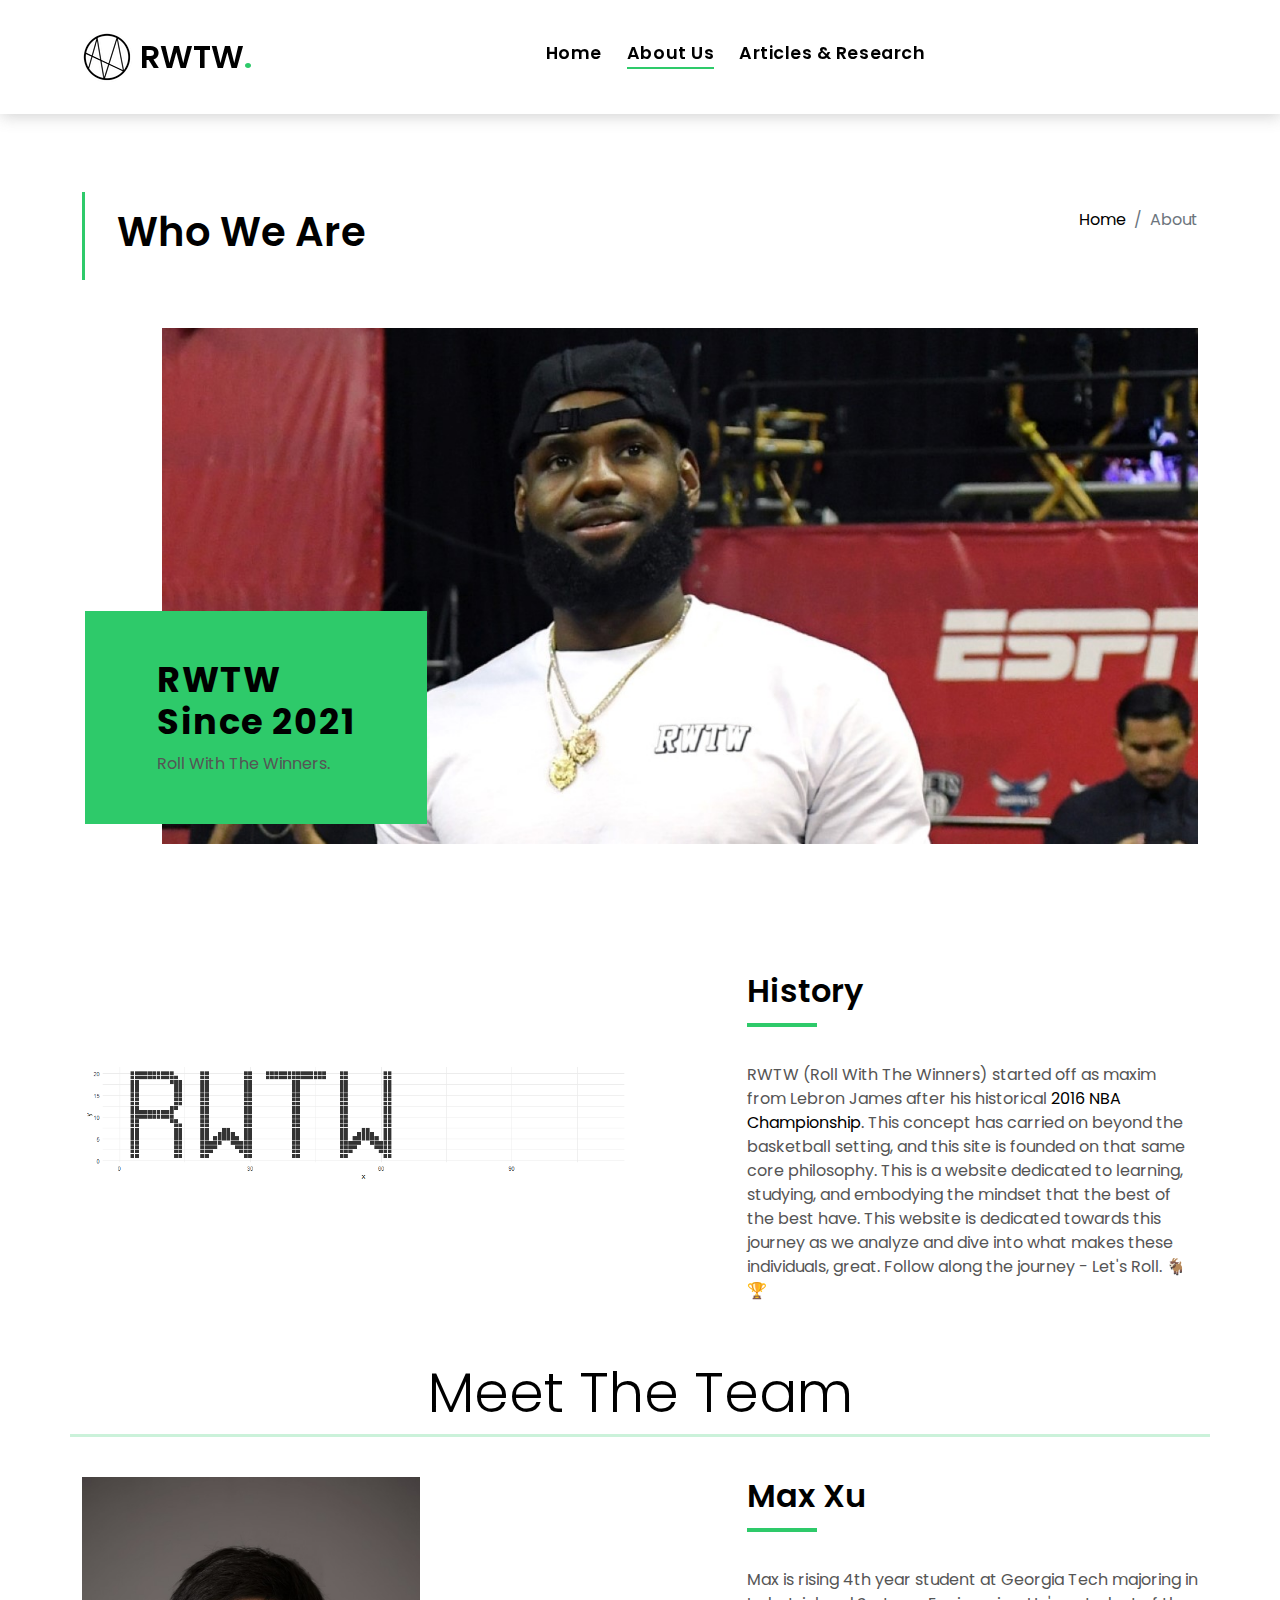
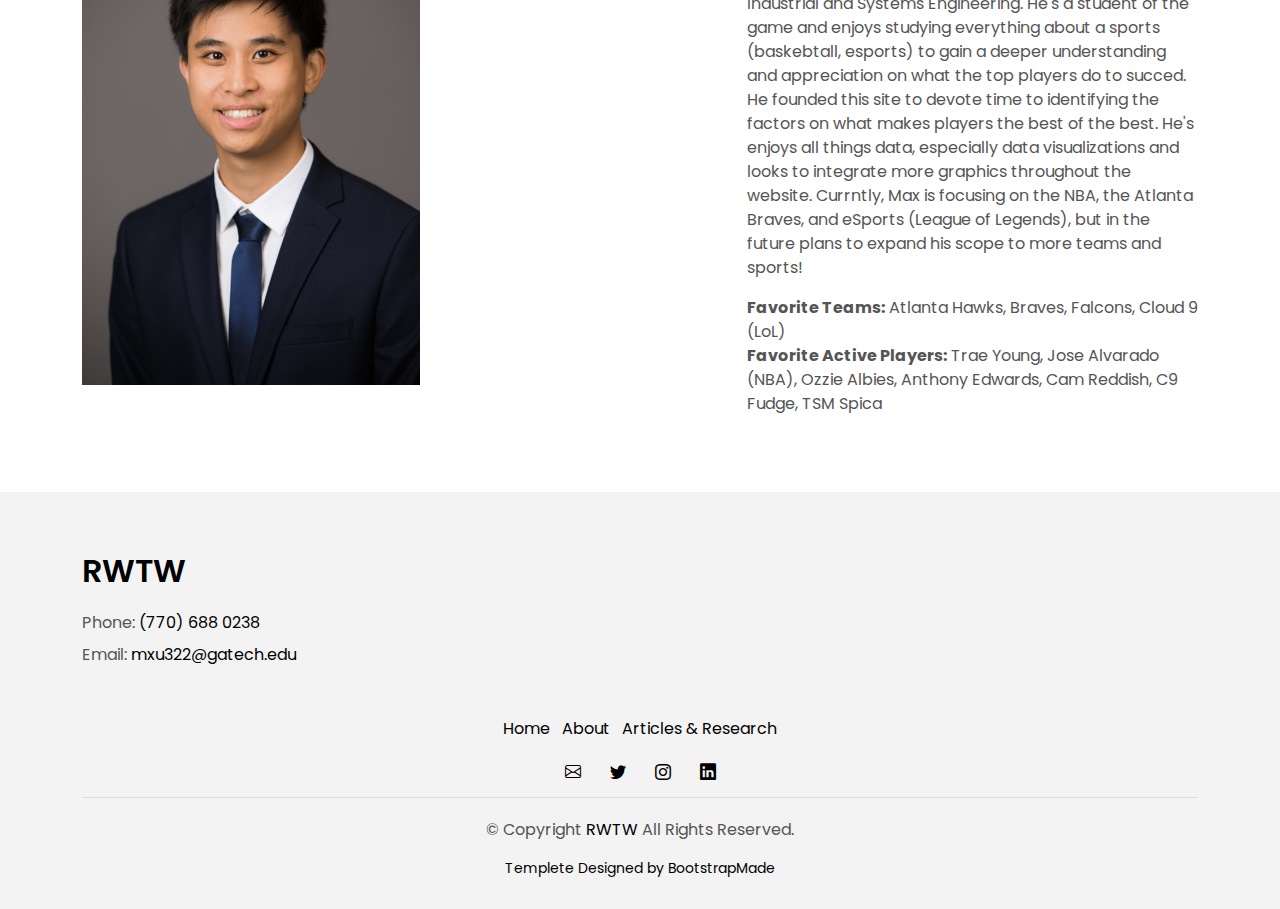
==== commit 72302379: "About change" ====
--- a/about.html
+++ b/about.html
@@ -260,7 +260,7 @@
                   </h3>
                 </div>
                 <p class="color-text-a">
-                  RWTW (Roll With The Winners) started off as maxim from Lebron James after his historical <a href="https://www.instagram.com/p/BG5Byk7iTGF/?utm_source=ig_embed&amp;ig_rid=48351b9b-9c81-41e8-ba27-5ba7859bb919" target="_blank">2016 NBA Championship</a>. This concept has carried on from a basketball setting, and this site is founded on that same core philosophy. From where we are to where we want to be, we have to embody that mindset and walk the greats that have come before us. This website is dedicate towards this journey as we analyze and dive into "Winners" and what they do. Follow us in this journey - Let's Roll. 🐐🏆
+                  RWTW (Roll With The Winners) started off as maxim from Lebron James after his historical <a href="https://www.instagram.com/p/BG5Byk7iTGF/?utm_source=ig_embed&amp;ig_rid=48351b9b-9c81-41e8-ba27-5ba7859bb919" target="_blank">2016 NBA Championship</a>. This concept has carried on beyond the basketball setting, and this site is founded on that same core philosophy. This is a website dedicated to learning, studying, and embodying the mindset that the best of the best have. This website is dedicated towards this journey as we analyze and dive into what makes these individuals, great. Follow along the journey - Let's Roll. 🐐🏆
 
 
                 </p>
@@ -304,10 +304,12 @@
                   </h3>
                 </div>
                 <p class="color-text-a">
-                  Max is rising 4th year student at Georgia Tech majoring in Industrial and Systems Engineering. 
+                  Max is rising 4th year student at Georgia Tech majoring in Industrial and Systems Engineering. He's a student of the game and enjoys studying everything about a sports (baskebtall, esports) to gain a deeper understanding and appreciation on what the top players do to succed. He founded this site to devote time to identifying the factors on what makes players the best of the best. He's enjoys all things data, especially data visualizations and looks to integrate more graphics throughout the website. Currntly, Max is focusing on the NBA, the Atlanta Braves, and eSports (League of Legends), but in the future plans to expand his scope to more teams and sports!
                 </p>
                 <p class="color-text-a">
-                   
+                  <strong>Favorite Teams:</strong> Atlanta Hawks, Braves, Falcons, Cloud 9 (LoL)
+                  <br>
+                  <strong>Favorite Active Players:</strong> Trae Young, Jose Alvarado (NBA), Ozzie Albies, Anthony Edwards, Cam Reddish, C9 Fudge, TSM Spica
                 </p>
               </div>
             </div>
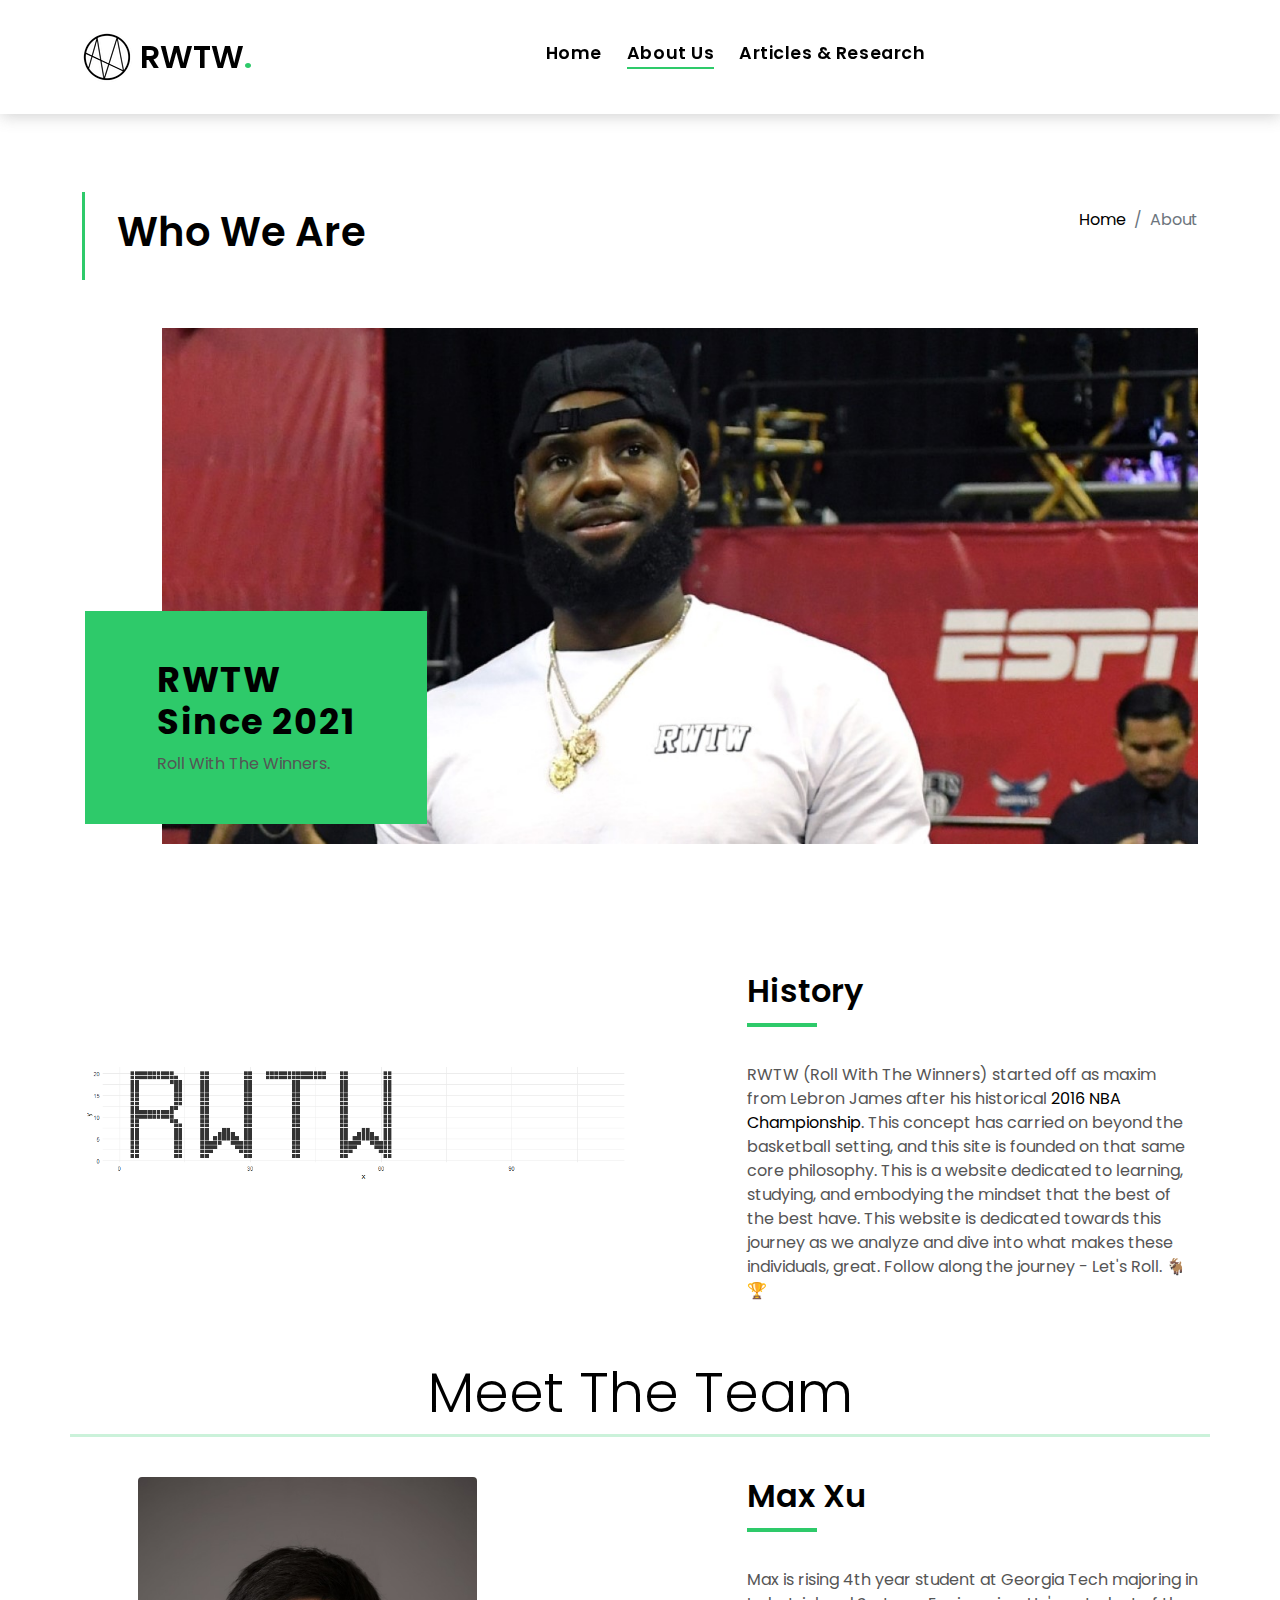
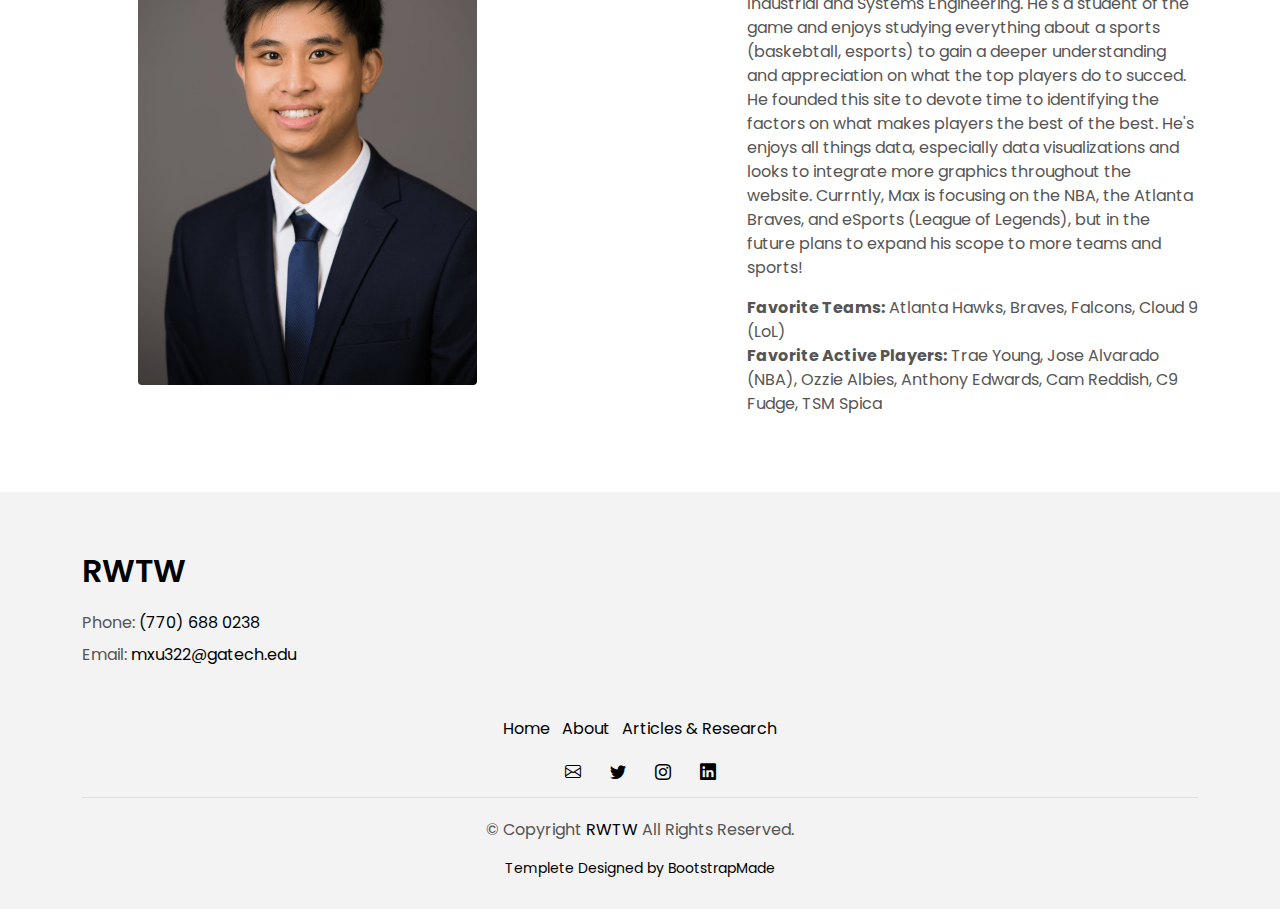
==== commit bcf3478b: "About pic changes" ====
--- a/about.html
+++ b/about.html
@@ -280,11 +280,11 @@
 
           <hr style="height:3px; width:100%; background-color: #2eca6a">
 
-          <div class="mt-4">
+           <div class="mt-4">
           <div class="col-md-12 position-relative">
             <div class="row">
               <div class="col-md-6 col-lg-5">
-                <img src="images/Headshot.png" width="75%" alt="" class="img-fluid">
+                <img src="images/Headshot.png" width="75%" alt="" class="rounded mx-auto d-block">
               </div>
 
 
@@ -316,7 +316,7 @@
           </div>
         </div>
 
-
+  
 
 
  
